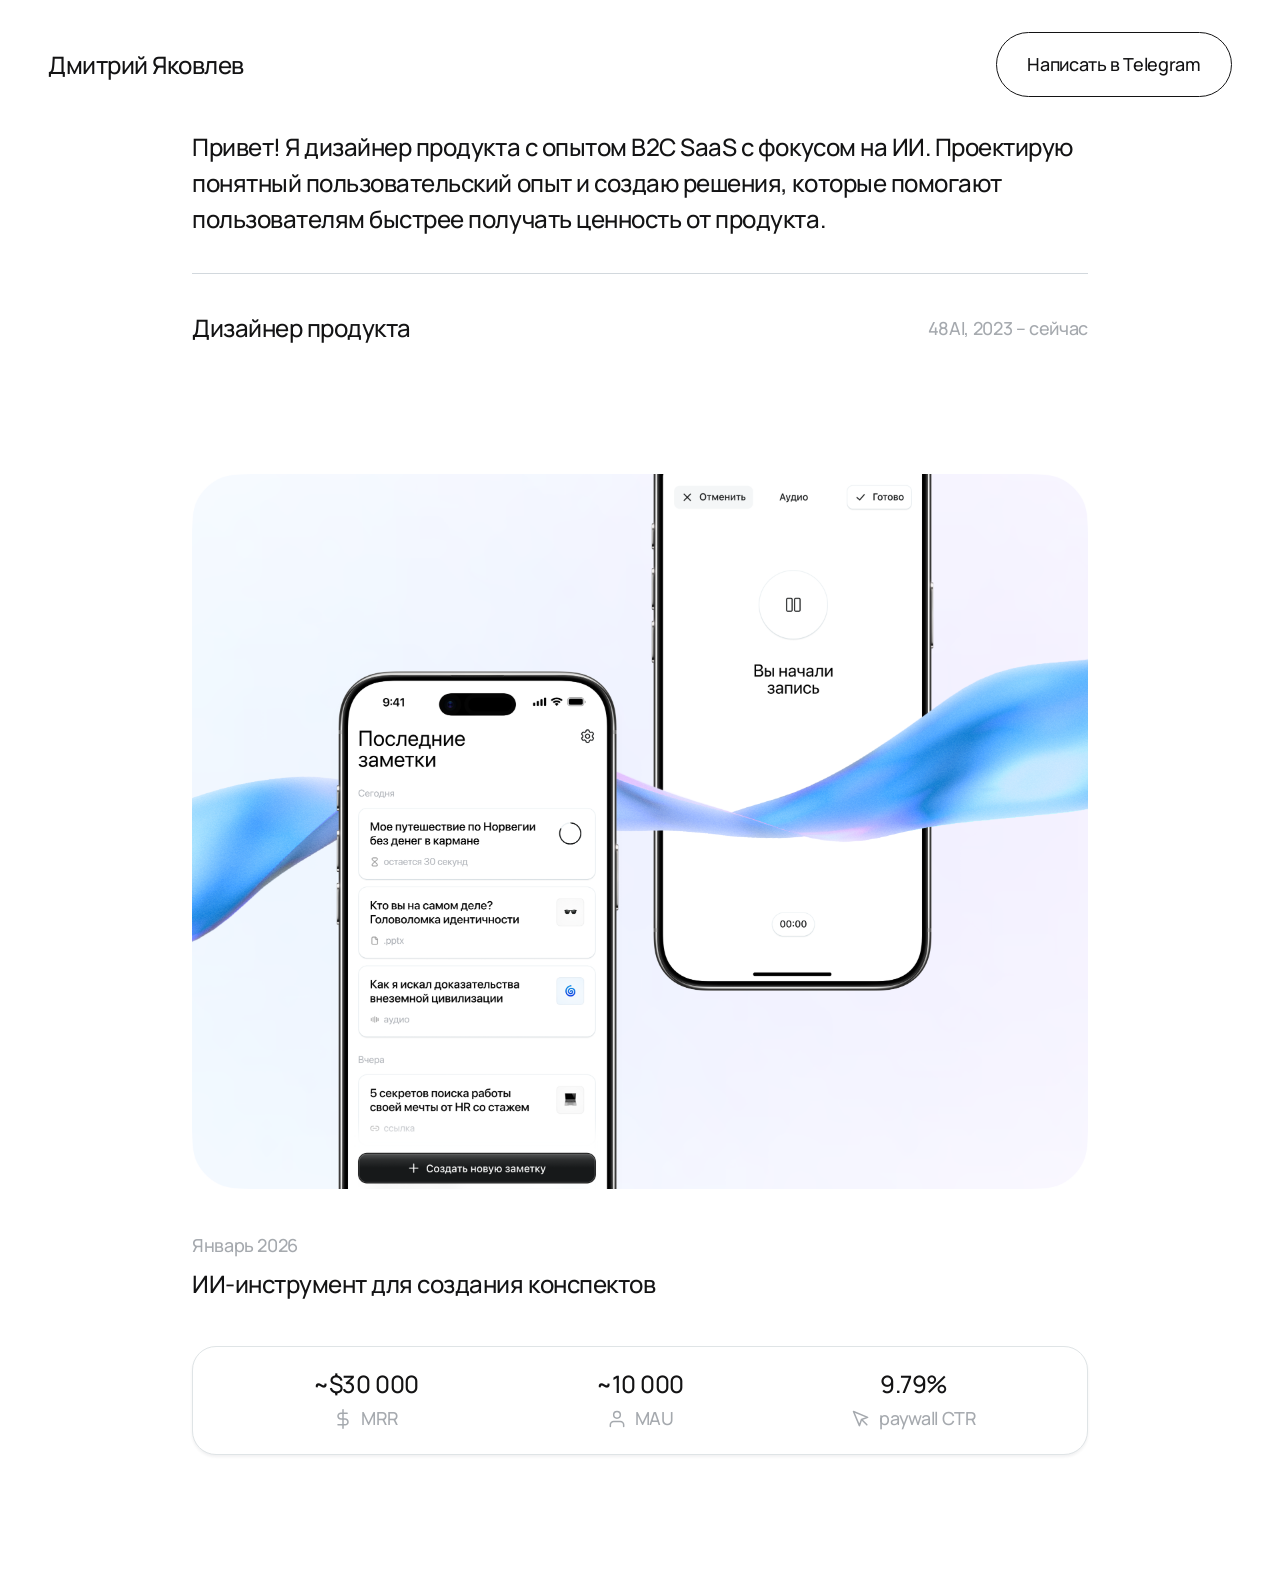
==== index.html @ bf18dc08 "Add zoom indicators to case images" ====
<!doctype html>
<html lang="ru">
  <head>
    <meta charset="UTF-8">
    <meta name="viewport" content="width=device-width, initial-scale=1">
    <meta name="description" content="Портфолио дизайнера продукта Дмитрия Яковлева">
    <title>Дмитрий Яковлев — дизайнер продукта</title>
    <link rel="preconnect" href="https://fonts.googleapis.com">
    <link rel="preconnect" href="https://fonts.gstatic.com" crossorigin>
    <link href="https://fonts.googleapis.com/css2?family=Manrope:wght@500&display=swap" rel="stylesheet">
    <link rel="stylesheet" href="styles.css?v=20260907-zoom-icon">
  </head>
  <body class="home-page">
    <header class="site-header">
      <a class="site-logo" href="index.html" aria-label="На главную">Дмитрий Яковлев</a>
      <a class="telegram-link" href="https://t.me/dmitriy_yakovlevv" target="_blank" rel="noreferrer" aria-label="Написать в Telegram">
        <span class="telegram-link__desktop">Написать в Telegram</span>
        <span class="telegram-link__mobile">Telegram</span>
        <img class="telegram-link__icon" src="assets/icon-external-link.svg" alt="" width="20" height="20">
      </a>
    </header>

    <main class="home-main">
      <section class="about" aria-labelledby="about-title">
        <h1 id="about-title">Привет! Я дизайнер продукта с опытом B2C SaaS с фокусом на ИИ. Проектирую понятный пользовательский опыт и создаю решения, которые помогают пользователям быстрее получать ценность от продукта.</h1>
        <div class="about-divider" aria-hidden="true"></div>
        <div class="role-meta">
          <p>Дизайнер продукта</p>
          <p>48AI, 2023 – сейчас</p>
        </div>
      </section>

      <a class="featured-project" href="case.html" aria-label="Открыть кейс NoteOn">
        <article class="project-card">
          <img src="assets/image_01.png" alt="Интерфейсы мобильного приложения NoteOn" width="2688" height="2145">
          <div class="project-copy">
            <p class="eyebrow">Январь 2026</p>
            <h2>ИИ-инструмент для создания конспектов</h2>
          </div>
        </article>

        <div class="metrics" aria-label="Метрики проекта">
          <div class="metric-card"><strong>~$30&nbsp;000</strong><span><img src="assets/icon-metric-revenue.svg" alt="" width="20" height="20">MRR</span></div>
          <div class="metric-card"><strong>~10&nbsp;000</strong><span><img src="assets/icon-metric-users.svg" alt="" width="20" height="20">MAU</span></div>
          <div class="metric-card"><strong>9.79%</strong><span><img src="assets/icon-metric-pointer.svg" alt="" width="20" height="20">paywall CTR</span></div>
        </div>
      </a>
    </main>

    <script src="script.js?v=20260907-zoom-icon"></script>
  </body>
</html>
---- styles.css ----
:root {
  --ink: #131314;
  --muted: #a5a9ae;
  --line: #dfe4e6;
  --content-width: 896px;
  --page-gutter: 48px;
  --body-size: 24px;
  --body-line: 36px;
  --small-size: 18px;
  --small-line: 25px;
  --card-radius: 24px;
  --card-shadow: 0 2px 3px rgb(23 25 26 / 6%);
}

*,
*::before,
*::after {
  box-sizing: border-box;
}

html {
  color: var(--ink);
  font-family: "Manrope", sans-serif;
  font-synthesis: none;
  font-weight: 500;
  scroll-behavior: smooth;
}

body {
  min-width: 320px;
  margin: 0;
  padding-top: 129px;
  background: #fff;
}

a {
  color: inherit;
  text-decoration: none;
}

h1,
h2,
p,
blockquote,
ol {
  margin: 0;
}

img {
  display: block;
  max-width: 100%;
}

.site-header {
  position: fixed;
  z-index: 100;
  top: 0;
  left: 0;
  width: 100%;
  height: 129px;
  padding: 32px var(--page-gutter);
  display: flex;
  align-items: center;
  justify-content: space-between;
  background: transparent;
}

.site-logo {
  width: 208px;
  font-size: 24px;
  line-height: 36px;
  letter-spacing: -0.48px;
  white-space: nowrap;
}

.telegram-link {
  width: 236px;
  min-height: 65px;
  padding: 19px 27px;
  border: 1px solid var(--ink);
  border-radius: 200px;
  display: inline-flex;
  align-items: center;
  justify-content: center;
  font-size: var(--small-size);
  line-height: var(--small-line);
  letter-spacing: -0.36px;
  white-space: nowrap;
  transition: color 180ms ease, background-color 180ms ease;
}

.telegram-link__mobile,
.telegram-link__icon {
  display: none;
}

.telegram-link:hover,
.telegram-link:focus-visible {
  color: #fff;
  background: var(--ink);
  outline: none;
}

.telegram-link:hover .telegram-link__icon,
.telegram-link:focus-visible .telegram-link__icon {
  filter: invert(1);
}

.home-main,
.case-main {
  width: min(var(--content-width), calc(100% - 2 * var(--page-gutter)));
  margin-inline: auto;
}

.home-main {
  padding-bottom: 128px;
  display: flex;
  flex-direction: column;
  gap: 128px;
}

.about {
  display: flex;
  flex-direction: column;
  gap: 36px;
}

.about h1,
.project-copy h2,
.content-section > p:not(.eyebrow),
.media-section > p:not(.eyebrow),
.outcome-section > p,
.insight-card,
.numbered-list {
  font-size: var(--body-size);
  line-height: var(--body-line);
  letter-spacing: -0.48px;
  font-weight: 500;
}

.about-divider {
  width: 100%;
  height: 1px;
  background: #d2d8dd;
}

.role-meta {
  min-height: 36px;
  display: flex;
  align-items: center;
  justify-content: space-between;
}

.role-meta p:first-child {
  font-size: var(--body-size);
  line-height: var(--body-line);
  letter-spacing: -0.48px;
}

.role-meta p:last-child,
.eyebrow {
  color: var(--muted);
  font-size: var(--small-size);
  line-height: var(--small-line);
  letter-spacing: -0.36px;
}

.featured-project,
.project-card {
  display: flex;
  flex-direction: column;
  gap: 44px;
}

.featured-project:focus-visible {
  border-radius: 2px;
  outline: 2px solid var(--ink);
  outline-offset: 8px;
}

.project-card img,
.case-image {
  width: 100%;
  height: auto;
  object-fit: cover;
}

.project-card img {
  aspect-ratio: 2688 / 2145;
  transition: transform 240ms ease, opacity 240ms ease;
}

.featured-project:hover .project-card img {
  transform: scale(0.995);
  opacity: 0.94;
}

.project-copy {
  display: flex;
  flex-direction: column;
  gap: 8px;
}

.metrics {
  width: 100%;
  display: grid;
  grid-template-columns: repeat(3, minmax(0, 220px));
  justify-content: space-between;
  gap: 16px;
  padding: 23px 63px;
  border: 1px solid var(--line);
  border-radius: 24px;
  background: #fff;
  box-shadow: var(--card-shadow);
}

.metric-card {
  display: flex;
  flex-direction: column;
  align-items: center;
  justify-content: center;
  gap: 8px;
  text-align: center;
}

.metric-card strong {
  font-size: 24px;
  line-height: 28px;
  letter-spacing: -0.48px;
  font-weight: 500;
  white-space: nowrap;
}

.metric-card span {
  display: flex;
  align-items: center;
  justify-content: center;
  gap: 8px;
  color: var(--muted);
  font-size: 18px;
  line-height: 25px;
  letter-spacing: -0.36px;
  white-space: nowrap;
}

.metric-card img {
  width: 20px;
  height: 20px;
  flex: 0 0 20px;
}

.case-main {
  padding-top: 10px;
  padding-bottom: 128px;
}

.case-article {
  display: flex;
  flex-direction: column;
  gap: 48px;
}

.case-title {
  font-size: 64px;
  line-height: 1.16;
  letter-spacing: -1.28px;
  font-weight: 500;
}

.case-image {
  aspect-ratio: 2688 / 2100;
}

.case-image.image-tall {
  aspect-ratio: 2688 / 2145;
}

.case-image-trigger {
  position: relative;
  display: block;
  width: 100%;
  padding: 0;
  border: 0;
  border-radius: var(--card-radius);
  background: transparent;
  cursor: zoom-in;
}

.case-image-zoom-icon {
  position: absolute;
  right: 40px;
  bottom: 40px;
  width: 24px;
  height: 24px;
  pointer-events: none;
}

.case-image-trigger:focus-visible {
  outline: 2px solid var(--ink);
  outline-offset: 6px;
}

html.lightbox-open {
  overflow: hidden;
}

.lightbox-open body {
  position: fixed;
  top: var(--lightbox-scroll-top);
  width: 100%;
}

.image-lightbox {
  position: fixed;
  z-index: 1000;
  inset: 0;
  width: 100%;
  height: 100%;
  height: 100dvh;
  max-width: none;
  max-height: none;
  margin: 0;
  padding: 40px 80px;
  border: 0;
  background: rgb(23 25 26 / 44%);
  -webkit-backdrop-filter: blur(32px);
  backdrop-filter: blur(32px);
  overflow: auto;
  overscroll-behavior: contain;
}

.image-lightbox:not([hidden]) {
  display: flex;
  align-items: center;
  justify-content: center;
}

.image-lightbox__image {
  width: auto;
  height: auto;
  max-width: 100%;
  max-height: 100%;
  object-fit: contain;
  filter: drop-shadow(0 32px 48px rgb(0 0 0 / 6%));
}

.image-lightbox__close {
  position: fixed;
  z-index: 1;
  top: 34px;
  right: 34px;
  display: grid;
  place-items: center;
  width: 44px;
  height: 44px;
  padding: 6px;
  border: 0;
  border-radius: 50%;
  background: transparent;
  cursor: pointer;
}

.image-lightbox__close img {
  width: 32px;
  height: 32px;
  opacity: 0.65;
  transition: opacity 180ms ease;
}

.image-lightbox__close:hover img,
.image-lightbox__close:focus-visible img {
  opacity: 1;
}

.image-lightbox__close:focus-visible {
  outline: 2px solid #fff;
  outline-offset: 2px;
}

@media (max-width: 639px) {
  .case-image-zoom-icon {
    right: 16px;
    bottom: 16px;
  }

  .image-lightbox {
    padding: max(80px, env(safe-area-inset-top)) 16px max(24px, env(safe-area-inset-bottom));
  }

  .image-lightbox__close {
    top: max(16px, env(safe-area-inset-top));
    right: 16px;
  }
}

@media (min-width: 1024px) {
  .overview-section { min-height: 324px; }
  .role-section { min-height: 529px; }
  .context-section { min-height: 659px; }
  .research-intro { min-height: 742px; }
  .cjm-intro { min-height: 229px; }
  .problem-section { min-height: 927px; }
  .user-flow-create { min-height: 908px; }
  .user-flow-read { min-height: 2422px; }
  .design-onboarding { min-height: 1911px; }
  .design-home { min-height: 1060px; }
  .design-note { min-height: 1977px; }
  .paywall-section { min-height: 1162px; }
  .version-mvp { height: 373px; flex: none; }
  .version-meetings { height: 613px; flex: none; }
  .version-sharing { height: 373px; flex: none; }
  .version-folders { height: 601px; flex: none; }
  .outcome-section { height: 580px; flex: none; }

  .research-jtbd { height: 457px; flex: none; }
  .research-jtbd .insight-card { height: 156px; }
  .competitor-conclusion { height: 192px; flex: none; }
  .version-mvp .insight-card,
  .version-meetings .insight-card { height: 192px; flex: none; }
  .version-sharing .insight-card { height: 120px; flex: none; }
  .version-folders .insight-card { height: 156px; flex: none; }
  .role-section > p:last-child { min-height: 216px; }
  .problem-section .numbered-list li:nth-child(2) { min-height: 144px; }
  .design-home > p:last-child { min-height: 108px; }
  .version-meetings > p:nth-of-type(3) { min-height: 180px; }
  .outcome-section > p:nth-of-type(2) { min-height: 180px; }
}

.content-section,
.media-section {
  display: flex;
  flex-direction: column;
  align-items: flex-start;
  gap: 24px;
}

.media-section > p:not(.eyebrow) {
  margin-top: 0;
}

.media-section > img + p:not(.eyebrow),
.media-section > p:not(.eyebrow) + img {
  margin-top: 12px;
}

.research-details {
  display: flex;
  flex-direction: column;
  gap: 48px;
}

.chapter-title {
  min-height: 88px;
  padding-top: 32px;
  font-size: 48px;
  line-height: 1.16;
  letter-spacing: -0.96px;
  font-weight: 500;
}

.insight-card {
  width: 100%;
  padding: 24px;
  border: 0;
  border-radius: var(--card-radius);
  background: #fff;
  box-shadow: inset 0 0 0 1px var(--line), var(--card-shadow);
}

.numbered-list {
  width: 100%;
  padding: 0;
  list-style: none;
  counter-reset: item;
}

.numbered-list li {
  min-height: 72px;
  padding: 0 0 0 40px;
  position: relative;
  counter-increment: item;
}

.numbered-list li + li {
  margin-top: 41px;
}

.numbered-list li:not(:last-child)::after {
  content: "";
  position: absolute;
  right: 0;
  bottom: -21px;
  left: 40px;
  height: 1px;
  border-radius: 1px;
  background: var(--line);
}

.numbered-list li::before {
  content: counter(item) ".";
  position: absolute;
  top: inherit;
  left: 0;
  width: 24px;
  color: var(--muted);
  text-align: center;
}

.context-section > .numbered-list,
.research-intro > .numbered-list {
  margin-top: 12px;
}

.research-intro .numbered-list li:first-child {
  min-height: auto;
}

.paywall-section .numbered-list li {
  min-height: 0;
}

.compact-list li {
  min-height: 36px;
}

.table-scroll {
  width: 100%;
  max-width: 100%;
  overflow-x: auto;
  overflow-y: hidden;
  border-radius: 24px;
  background: #fff;
  box-shadow: 0 0 0 1px #dfe4e6, var(--card-shadow);
  overscroll-behavior-inline: contain;
  scrollbar-color: var(--muted) transparent;
  scrollbar-width: thin;
  -webkit-overflow-scrolling: touch;
}

.table-scroll:focus-visible {
  border-radius: 24px;
  outline: 2px solid var(--ink);
  outline-offset: 4px;
}

.table-scroll::-webkit-scrollbar {
  height: 6px;
}

.table-scroll::-webkit-scrollbar-thumb {
  border-radius: 99px;
  background: var(--muted);
}

.expandable-table {
  position: relative;
  width: 100%;
}

.expandable-table__viewport {
  width: 100%;
  overflow: hidden;
  border-radius: 24px;
  background: #fff;
  box-shadow: 0 0 0 1px var(--line), var(--card-shadow);
}

.js .expandable-table__viewport {
  max-height: 740px;
}

.expandable-table__control {
  display: none;
}

.js .expandable-table__control {
  position: absolute;
  z-index: 2;
  right: 0;
  bottom: 0;
  left: 0;
  height: 224px;
  padding-bottom: 24px;
  border-radius: 0 0 24px 24px;
  display: flex;
  align-items: flex-end;
  justify-content: center;
  pointer-events: none;
}

.table-blur-layer,
.expandable-table__control::after {
  position: absolute;
  inset: 0;
  border-radius: inherit;
  pointer-events: none;
}

.table-blur-layer {
  -webkit-backdrop-filter: blur(var(--blur-radius));
  backdrop-filter: blur(var(--blur-radius));
  -webkit-mask-image: linear-gradient(to bottom, transparent var(--blur-start), #000 var(--blur-solid), #000 var(--blur-end), transparent var(--blur-out));
  mask-image: linear-gradient(to bottom, transparent var(--blur-start), #000 var(--blur-solid), #000 var(--blur-end), transparent var(--blur-out));
}

.table-blur-layer:nth-child(6) {
  -webkit-mask-image: linear-gradient(to bottom, transparent var(--blur-start), #000 var(--blur-solid));
  mask-image: linear-gradient(to bottom, transparent var(--blur-start), #000 var(--blur-solid));
}

.expandable-table__control::after {
  content: "";
  background: linear-gradient(to bottom, rgb(255 255 255 / 0%), #fff 100%);
}

.expandable-table.is-expanded .table-blur-layer,
.expandable-table.is-expanded .expandable-table__control::after {
  display: none;
}

.table-scroll--embedded {
  border-radius: 0;
  box-shadow: none;
}

.table-scroll--embedded:focus-visible {
  border-radius: 22px;
  outline-offset: -3px;
}

.table-toggle {
  position: relative;
  z-index: 1;
  min-width: 223px;
  min-height: 53px;
  padding: 14px 24px;
  border: 0;
  border-radius: 200px;
  display: inline-flex;
  gap: 8px;
  align-items: center;
  justify-content: center;
  color: #fff;
  background: var(--ink);
  font: inherit;
  font-size: 18px;
  font-weight: 500;
  line-height: 25px;
  letter-spacing: -0.36px;
  white-space: nowrap;
  cursor: pointer;
  pointer-events: auto;
  transition: color 180ms ease, background-color 180ms ease;
}

.table-toggle:hover {
  color: var(--ink);
  background: #fff;
  box-shadow: inset 0 0 0 1px var(--ink);
}

.table-toggle:focus-visible {
  outline: 2px solid var(--ink);
  outline-offset: 4px;
}

.table-toggle__icon {
  position: relative;
  width: 16px;
  height: 16px;
  flex: none;
}

.table-toggle__icon::before,
.table-toggle__icon::after {
  content: "";
  position: absolute;
  top: 7px;
  left: 3px;
  width: 10px;
  height: 1.5px;
  border-radius: 2px;
  background: currentColor;
}

.table-toggle__icon::after {
  transform: rotate(90deg);
}

.expandable-table.is-expanded .expandable-table__viewport {
  max-height: none;
}

.js .expandable-table.is-expanded .expandable-table__control {
  position: static;
  height: auto;
  margin-top: 24px;
  padding-bottom: 0;
  border-radius: 0;
  background: none;
  -webkit-backdrop-filter: none;
  backdrop-filter: none;
}

.expandable-table.is-expanded .table-toggle__icon::after {
  transform: none;
}

.data-table {
  width: 896px;
  min-width: 896px;
  border-spacing: 0;
  border-collapse: separate;
  border-radius: 24px;
  table-layout: fixed;
  background: #fff;
}

.data-table thead th:first-child { border-top-left-radius: 24px; }
.data-table thead th:last-child { border-top-right-radius: 24px; }
.data-table tbody tr:last-child td:first-child { border-bottom-left-radius: 24px; }
.data-table tbody tr:last-child td:last-child { border-bottom-right-radius: 24px; }

.data-table th,
.data-table td {
  padding: 10px;
  border-right: 1px solid var(--line);
  border-bottom: 1px solid var(--line);
  vertical-align: top;
  text-align: left;
  overflow-wrap: anywhere;
  font-weight: 500;
}

.data-table tr > :last-child { border-right: 0; }
.data-table tbody tr:last-child td { border-bottom: 0; }

.data-table thead th {
  height: 47px;
  color: var(--muted);
  font-size: 18px;
  line-height: 25px;
  letter-spacing: -0.36px;
}

.data-table tbody th,
.data-table td {
  font-size: 20px;
  line-height: 30px;
  letter-spacing: -0.4px;
}

.audience-table col:nth-child(1) { width: 168px; }
.audience-table col:nth-child(2) { width: 239px; }
.audience-table col:nth-child(3) { width: 244px; }
.audience-table col:nth-child(4) { width: 245px; }

.audience-table__last-group {
  border-bottom: 0 !important;
  border-bottom-left-radius: 24px;
}

.competitor-table th:nth-child(1),
.competitor-table td:nth-child(1) { width: 276px; }
.competitor-table th:nth-child(2),
.competitor-table td:nth-child(2) { width: 260px; }
.competitor-table th:nth-child(3),
.competitor-table td:nth-child(3) { width: 360px; }

@media (min-width: 1024px) {
  .competitor-analysis { height: 1094px; flex: none; }
  .competitor-findings { height: 576px; flex: none; }
  .competitor-findings > p:last-child { min-height: 216px; }

  .design-home > .eyebrow + :is(.case-image, .case-image-trigger) { margin-top: -1px; }
}

.cjm-table th,
.cjm-table td {
  width: 179.2px;
}

.outcome-section {
  display: flex;
  flex-direction: column;
  gap: 24px;
}

.outcome-section .chapter-title {
  width: 100%;
  margin-bottom: 24px;
}

@media (max-width: 1023px) {
  :root {
    --page-gutter: 32px;
  }

  .site-header {
    height: 112px;
    padding-block: 24px;
  }

  .home-main {
    padding-top: 16px;
    gap: 96px;
  }

  .case-main {
    padding-top: 16px;
  }
}

@media (max-width: 639px) {
  :root {
    --page-gutter: 20px;
    --body-size: 20px;
    --body-line: 30px;
    --small-size: 14px;
    --small-line: 20px;
    --card-radius: 18px;
  }

  body {
    padding-top: 88px;
  }

  .site-header {
    height: 88px;
    padding-block: 20px;
    isolation: isolate;
    background: transparent;
  }

  .site-header::before,
  .site-header::after {
    content: "";
    position: absolute;
    z-index: 0;
    top: 0;
    right: 0;
    left: 0;
    height: 103px;
    pointer-events: none;
  }

  .site-header::before {
    -webkit-backdrop-filter: blur(32px);
    backdrop-filter: blur(32px);
    -webkit-mask-image: linear-gradient(
      to bottom,
      #000 0%,
      rgb(0 0 0 / 82%) 36%,
      rgb(0 0 0 / 36%) 72%,
      transparent 100%
    );
    mask-image: linear-gradient(
      to bottom,
      #000 0%,
      rgb(0 0 0 / 82%) 36%,
      rgb(0 0 0 / 36%) 72%,
      transparent 100%
    );
  }

  .site-header::after {
    background: linear-gradient(
      to bottom,
      rgb(255 255 255 / 82%) 0%,
      rgb(255 255 255 / 56%) 42%,
      rgb(255 255 255 / 20%) 74%,
      transparent 100%
    );
  }

  .site-header > * {
    position: relative;
    z-index: 1;
  }

  .site-logo {
    width: auto;
    flex: none;
    font-size: 18px;
    line-height: 28px;
    letter-spacing: -0.36px;
  }

  .telegram-link {
    width: 166px;
    height: 65px;
    min-height: 65px;
    padding: 20px 28px;
    gap: 10px;
    flex: none;
    font-size: 18px;
    line-height: normal;
    letter-spacing: -0.36px;
  }

  .telegram-link__desktop {
    display: none;
  }

  .telegram-link__mobile {
    display: inline;
  }

  .telegram-link__icon {
    width: 20px;
    height: 20px;
    display: block;
    flex: none;
  }

  .home-main {
    padding-top: 20px;
    padding-bottom: 72px;
    gap: 72px;
  }

  .about {
    gap: 24px;
  }

  .about h1,
  .project-copy h2,
  .content-section > p:not(.eyebrow),
  .media-section > p:not(.eyebrow),
  .outcome-section > p,
  .insight-card,
  .numbered-list {
    letter-spacing: -0.4px;
  }

  .role-meta {
    gap: 20px;
  }

  .role-meta p:first-child {
    font-size: 18px;
    line-height: 28px;
    letter-spacing: -0.36px;
  }

  .role-meta p:last-child {
    text-align: right;
  }

  .featured-project,
  .project-card {
    gap: 24px;
  }

  .project-copy {
    gap: 6px;
  }

  .metrics {
    grid-template-columns: 1fr;
    gap: 24px;
    padding: 23px;
  }

  .metric-card strong {
    font-size: 20px;
    line-height: 26px;
  }

  .metric-card span {
    font-size: 14px;
    line-height: 22px;
  }

  .case-main {
    padding-top: 20px;
    padding-bottom: 72px;
  }

  .case-article,
  .research-details {
    gap: 40px;
  }

  .case-title {
    font-size: clamp(36px, 10.7vw, 44px);
    line-height: 1.12;
    letter-spacing: -0.88px;
  }

  .content-section,
  .media-section {
    gap: 18px;
  }

  .media-section > p:not(.eyebrow) {
    margin-top: 6px;
  }

  .chapter-title {
    min-height: auto;
    padding-top: 16px;
    font-size: 34px;
    line-height: 1.16;
    letter-spacing: -0.68px;
  }

  .insight-card {
    padding: 18px;
  }

  .numbered-list li {
    min-height: auto;
    padding-left: 32px;
  }

  .numbered-list li + li {
    margin-top: 33px;
  }

  .numbered-list li:not(:last-child)::after {
    bottom: -17px;
    left: 32px;
  }

  .data-table th,
  .data-table td {
    padding: 10px;
  }

  .outcome-section .chapter-title {
    margin-bottom: 6px;
  }

  .paywall-section .case-image { margin-top: 0; }
}

@media (prefers-reduced-motion: reduce) {
  html { scroll-behavior: auto; }
  .telegram-link,
  .project-card img { transition: none; }
}
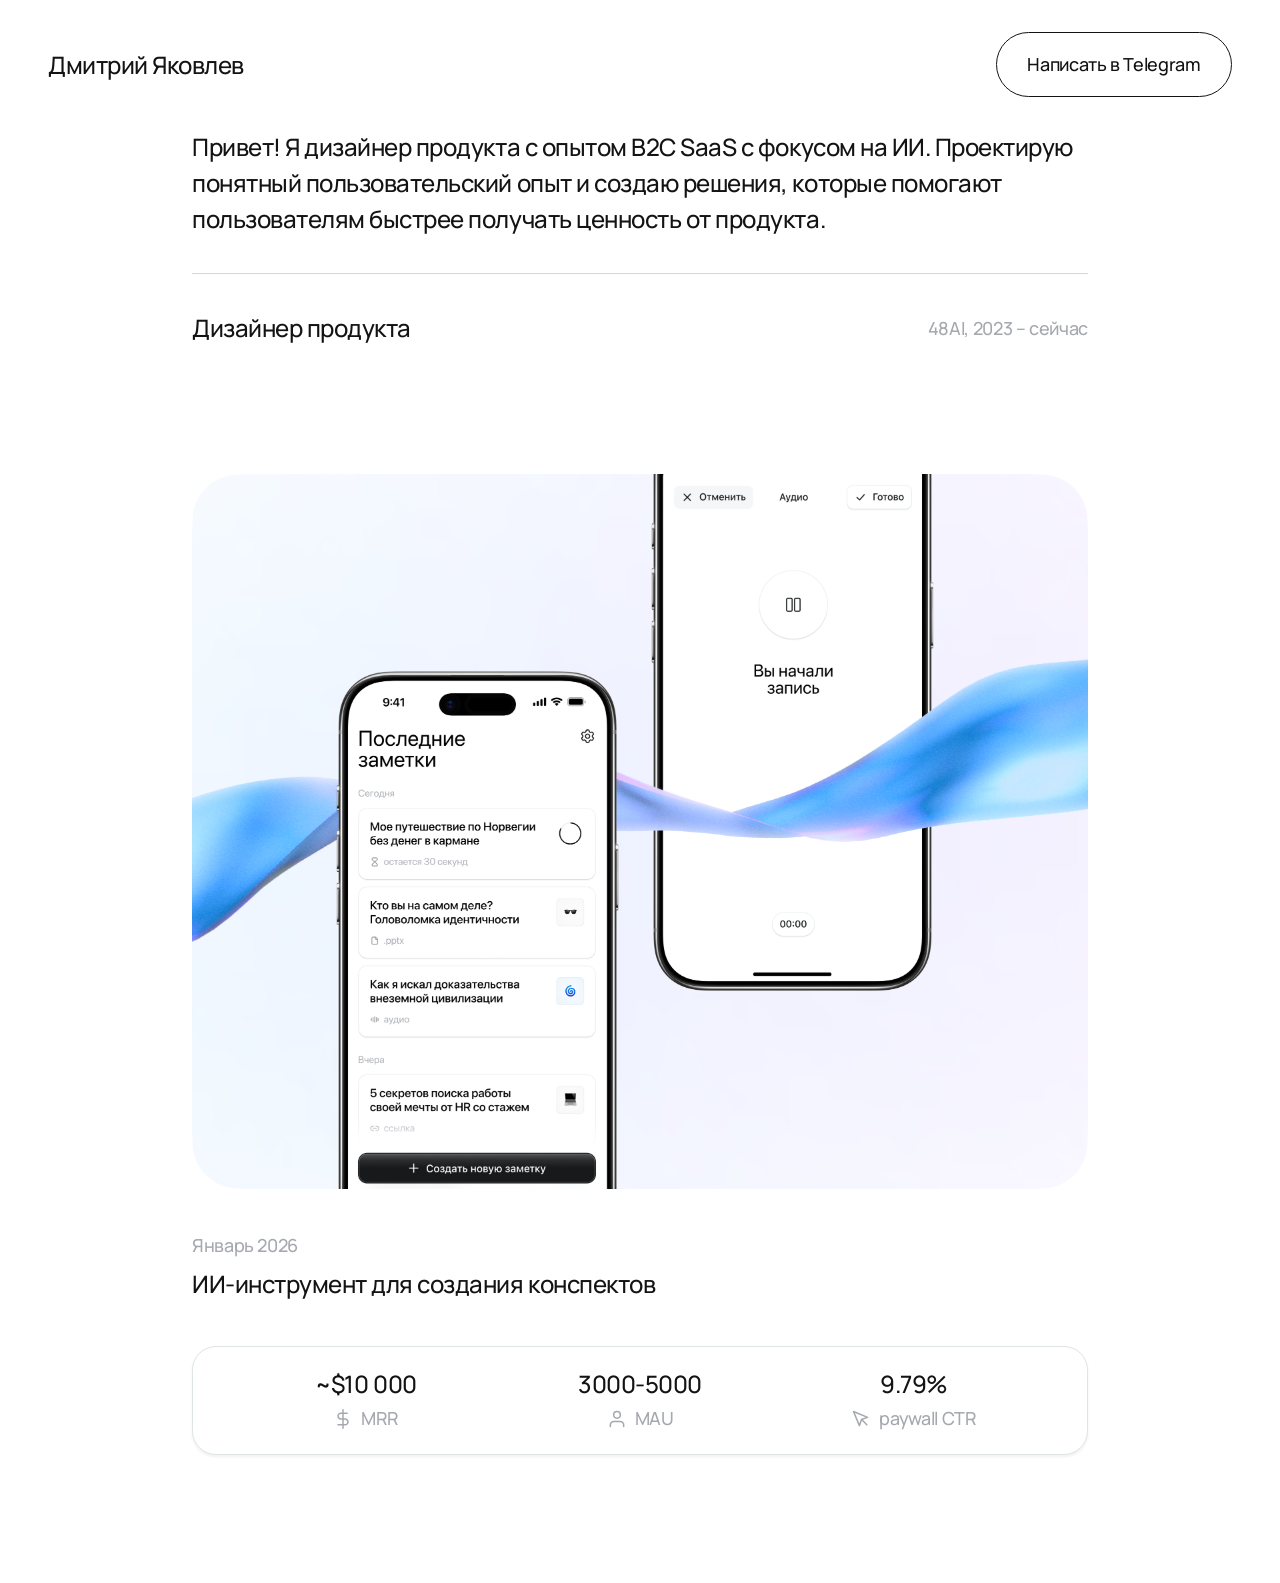
==== commit 80fe6f17: "Sync homepage metrics with updated Figma block" ====
--- a/index.html
+++ b/index.html
@@ -40,8 +40,8 @@
         </article>
 
         <div class="metrics" aria-label="Метрики проекта">
-          <div class="metric-card"><strong>~$30&nbsp;000</strong><span><img src="assets/icon-metric-revenue.svg" alt="" width="20" height="20">MRR</span></div>
-          <div class="metric-card"><strong>~10&nbsp;000</strong><span><img src="assets/icon-metric-users.svg" alt="" width="20" height="20">MAU</span></div>
+          <div class="metric-card"><strong>~$10&nbsp;000</strong><span><img src="assets/icon-metric-revenue.svg" alt="" width="20" height="20">MRR</span></div>
+          <div class="metric-card"><strong>3000-5000</strong><span><img src="assets/icon-metric-users.svg" alt="" width="20" height="20">MAU</span></div>
           <div class="metric-card"><strong>9.79%</strong><span><img src="assets/icon-metric-pointer.svg" alt="" width="20" height="20">paywall CTR</span></div>
         </div>
       </a>
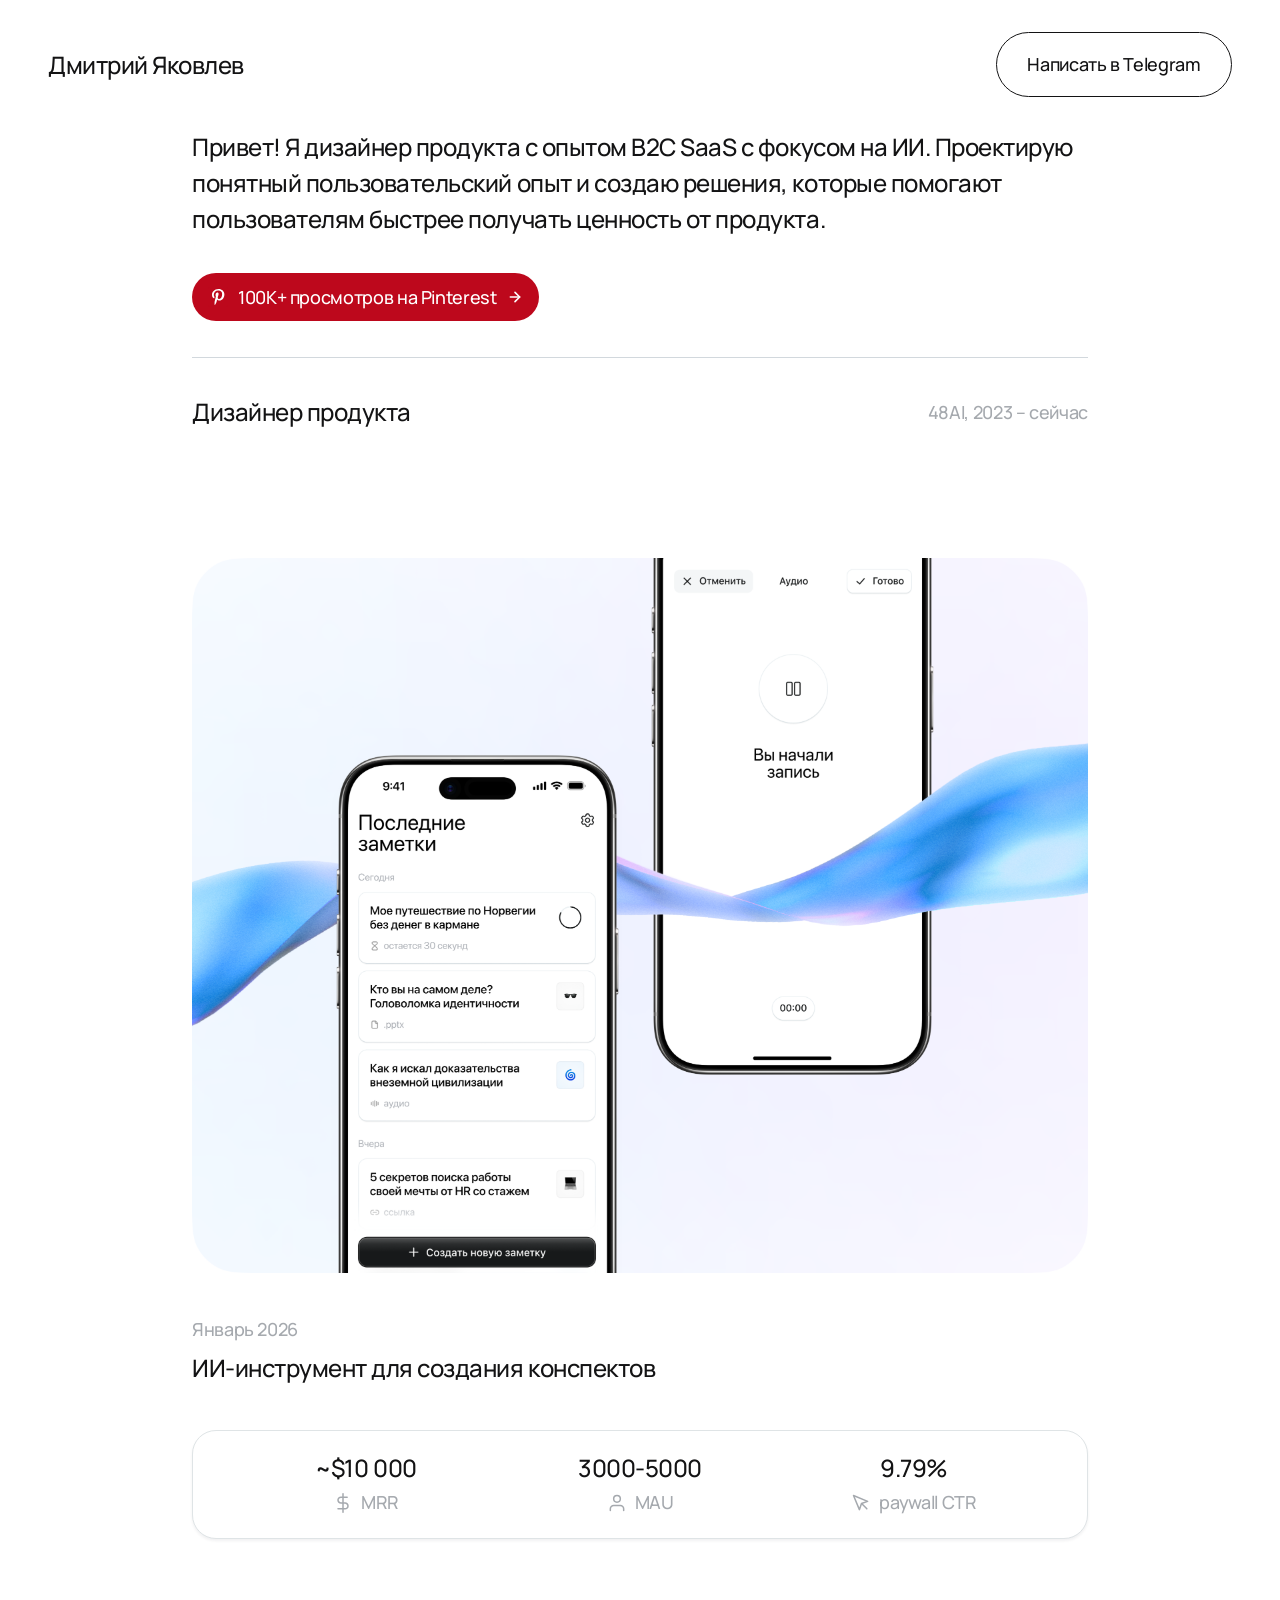
==== commit 09f559b7: "Add Pinterest profile button below home introduction" ====
--- a/index.html
+++ b/index.html
@@ -8,7 +8,7 @@
     <link rel="preconnect" href="https://fonts.googleapis.com">
     <link rel="preconnect" href="https://fonts.gstatic.com" crossorigin>
     <link href="https://fonts.googleapis.com/css2?family=Manrope:wght@500&display=swap" rel="stylesheet">
-    <link rel="stylesheet" href="styles.css?v=20260907-zoom-icon">
+    <link rel="stylesheet" href="styles.css?v=20261027-pinterest">
   </head>
   <body class="home-page">
     <header class="site-header">
@@ -23,6 +23,11 @@
     <main class="home-main">
       <section class="about" aria-labelledby="about-title">
         <h1 id="about-title">Привет! Я дизайнер продукта с опытом B2C SaaS с фокусом на ИИ. Проектирую понятный пользовательский опыт и создаю решения, которые помогают пользователям быстрее получать ценность от продукта.</h1>
+        <a class="pinterest-link" href="https://ru.pinterest.com/xxxle6/" target="_blank" rel="noreferrer">
+          <img src="assets/icon-pinterest.svg" alt="" width="20" height="20">
+          <span>100К+ просмотров на Pinterest</span>
+          <img src="assets/icon-pinterest-arrow.svg" alt="" width="16" height="16">
+        </a>
         <div class="about-divider" aria-hidden="true"></div>
         <div class="role-meta">
           <p>Дизайнер продукта</p>
@@ -47,6 +52,6 @@
       </a>
     </main>
 
-    <script src="script.js?v=20260907-zoom-icon"></script>
+    <script src="script.js?v=20260921-case-nav-3"></script>
   </body>
 </html>
--- a/styles.css
+++ b/styles.css
@@ -144,6 +144,35 @@
   background: #d2d8dd;
 }
 
+.pinterest-link {
+  align-self: flex-start;
+  max-width: 100%;
+  padding: 12px 16px;
+  border-radius: 200px;
+  display: inline-flex;
+  align-items: center;
+  gap: 10px;
+  color: #fff;
+  background: #bd081c;
+  font-size: var(--small-size);
+  line-height: normal;
+  letter-spacing: -0.36px;
+  transition: background-color 180ms ease;
+}
+
+.pinterest-link img {
+  flex-shrink: 0;
+}
+
+.pinterest-link:hover {
+  background: #a00718;
+}
+
+.pinterest-link:focus-visible {
+  outline: 2px solid var(--ink);
+  outline-offset: 4px;
+}
+
 .role-meta {
   min-height: 36px;
   display: flex;
@@ -251,13 +280,118 @@
 
 .case-main {
   padding-top: 10px;
-  padding-bottom: 128px;
+  padding-bottom: 0;
 }
 
 .case-article {
   display: flex;
   flex-direction: column;
   gap: 48px;
+}
+
+.case-title,
+.chapter-title {
+  scroll-margin-top: 161px;
+}
+
+.case-nav {
+  position: fixed;
+  z-index: 90;
+  top: 50%;
+  left: 48px;
+  width: 24px;
+  height: 158px;
+  transform: translateY(-50%);
+}
+
+.case-nav__trigger {
+  width: 24px;
+  height: 158px;
+  padding: 0;
+  border: 0;
+  display: flex;
+  flex-direction: column;
+  gap: 24px;
+  background: transparent;
+  cursor: pointer;
+  transition: opacity 120ms ease, visibility 120ms ease;
+}
+
+.case-nav__trigger:focus-visible {
+  outline: 2px solid var(--ink);
+  outline-offset: 8px;
+  border-radius: 2px;
+}
+
+.case-nav__bar {
+  width: 24px;
+  height: 2px;
+  flex: 0 0 2px;
+  border-radius: 32px;
+  background: var(--line);
+  transition: background-color 160ms ease;
+}
+
+.case-nav__bar.is-active {
+  background: var(--ink);
+}
+
+.case-nav__panel {
+  position: absolute;
+  top: 50%;
+  left: 0;
+  width: 319px;
+  padding: 22px;
+  border: 1px solid var(--line);
+  border-radius: 24px;
+  display: flex;
+  flex-direction: column;
+  gap: 16px;
+  background: #fff;
+  box-shadow: var(--card-shadow);
+  opacity: 0;
+  visibility: hidden;
+  transform: translateY(-50%) translateX(-6px);
+  transition: opacity 160ms ease, transform 160ms ease, visibility 160ms ease;
+}
+
+.case-nav__link {
+  min-width: 100%;
+  color: var(--muted);
+  font-size: var(--small-size);
+  line-height: var(--small-line);
+  letter-spacing: -0.36px;
+  white-space: nowrap;
+  transition: color 160ms ease;
+}
+
+.case-nav__link:hover,
+.case-nav__link:focus-visible,
+.case-nav__link.is-active {
+  color: var(--ink);
+}
+
+.case-nav__link:focus-visible {
+  outline: 2px solid var(--ink);
+  outline-offset: 4px;
+  border-radius: 2px;
+}
+
+.case-nav:hover .case-nav__trigger {
+  opacity: 0;
+  visibility: hidden;
+}
+
+.case-nav.is-open .case-nav__trigger {
+  opacity: 0;
+  pointer-events: none;
+}
+
+.case-nav:hover .case-nav__panel,
+.case-nav.is-open .case-nav__panel {
+  opacity: 1;
+  visibility: visible;
+  transform: translateY(-50%) translateX(0);
 }
 
 .case-title {
@@ -410,7 +544,7 @@
   .version-meetings { height: 613px; flex: none; }
   .version-sharing { height: 373px; flex: none; }
   .version-folders { height: 601px; flex: none; }
-  .outcome-section { height: 580px; flex: none; }
+  .outcome-section { flex: none; }
 
   .research-jtbd { height: 457px; flex: none; }
   .research-jtbd .insight-card { height: 156px; }
@@ -791,6 +925,44 @@
   margin-bottom: 24px;
 }
 
+.go-up {
+  margin-top: 10px;
+  padding-block: 80px 128px;
+  display: flex;
+  justify-content: center;
+}
+
+.go-up__button {
+  width: 65px;
+  height: 65px;
+  padding: 20px;
+  border: 1px solid var(--ink);
+  border-radius: 200px;
+  display: grid;
+  place-items: center;
+  background: #fff;
+  cursor: pointer;
+  transition: background-color 180ms ease;
+}
+
+.go-up__button img {
+  width: 24px;
+  height: 24px;
+  max-width: none;
+  transition: filter 180ms ease;
+}
+
+.go-up__button:hover,
+.go-up__button:focus-visible {
+  background: var(--ink);
+  outline: none;
+}
+
+.go-up__button:hover img,
+.go-up__button:focus-visible img {
+  filter: invert(1);
+}
+
 @media (max-width: 1023px) {
   :root {
     --page-gutter: 32px;
@@ -808,6 +980,10 @@
 
   .case-main {
     padding-top: 16px;
+  }
+
+  .case-nav {
+    display: none;
   }
 }
 
@@ -974,7 +1150,7 @@
 
   .case-main {
     padding-top: 20px;
-    padding-bottom: 72px;
+    padding-bottom: 0;
   }
 
   .case-article,
@@ -1038,5 +1214,11 @@
 @media (prefers-reduced-motion: reduce) {
   html { scroll-behavior: auto; }
   .telegram-link,
-  .project-card img { transition: none; }
-}
+  .project-card img,
+  .go-up__button,
+  .go-up__button img,
+  .case-nav__trigger,
+  .case-nav__bar,
+  .case-nav__panel,
+  .case-nav__link { transition: none; }
+}
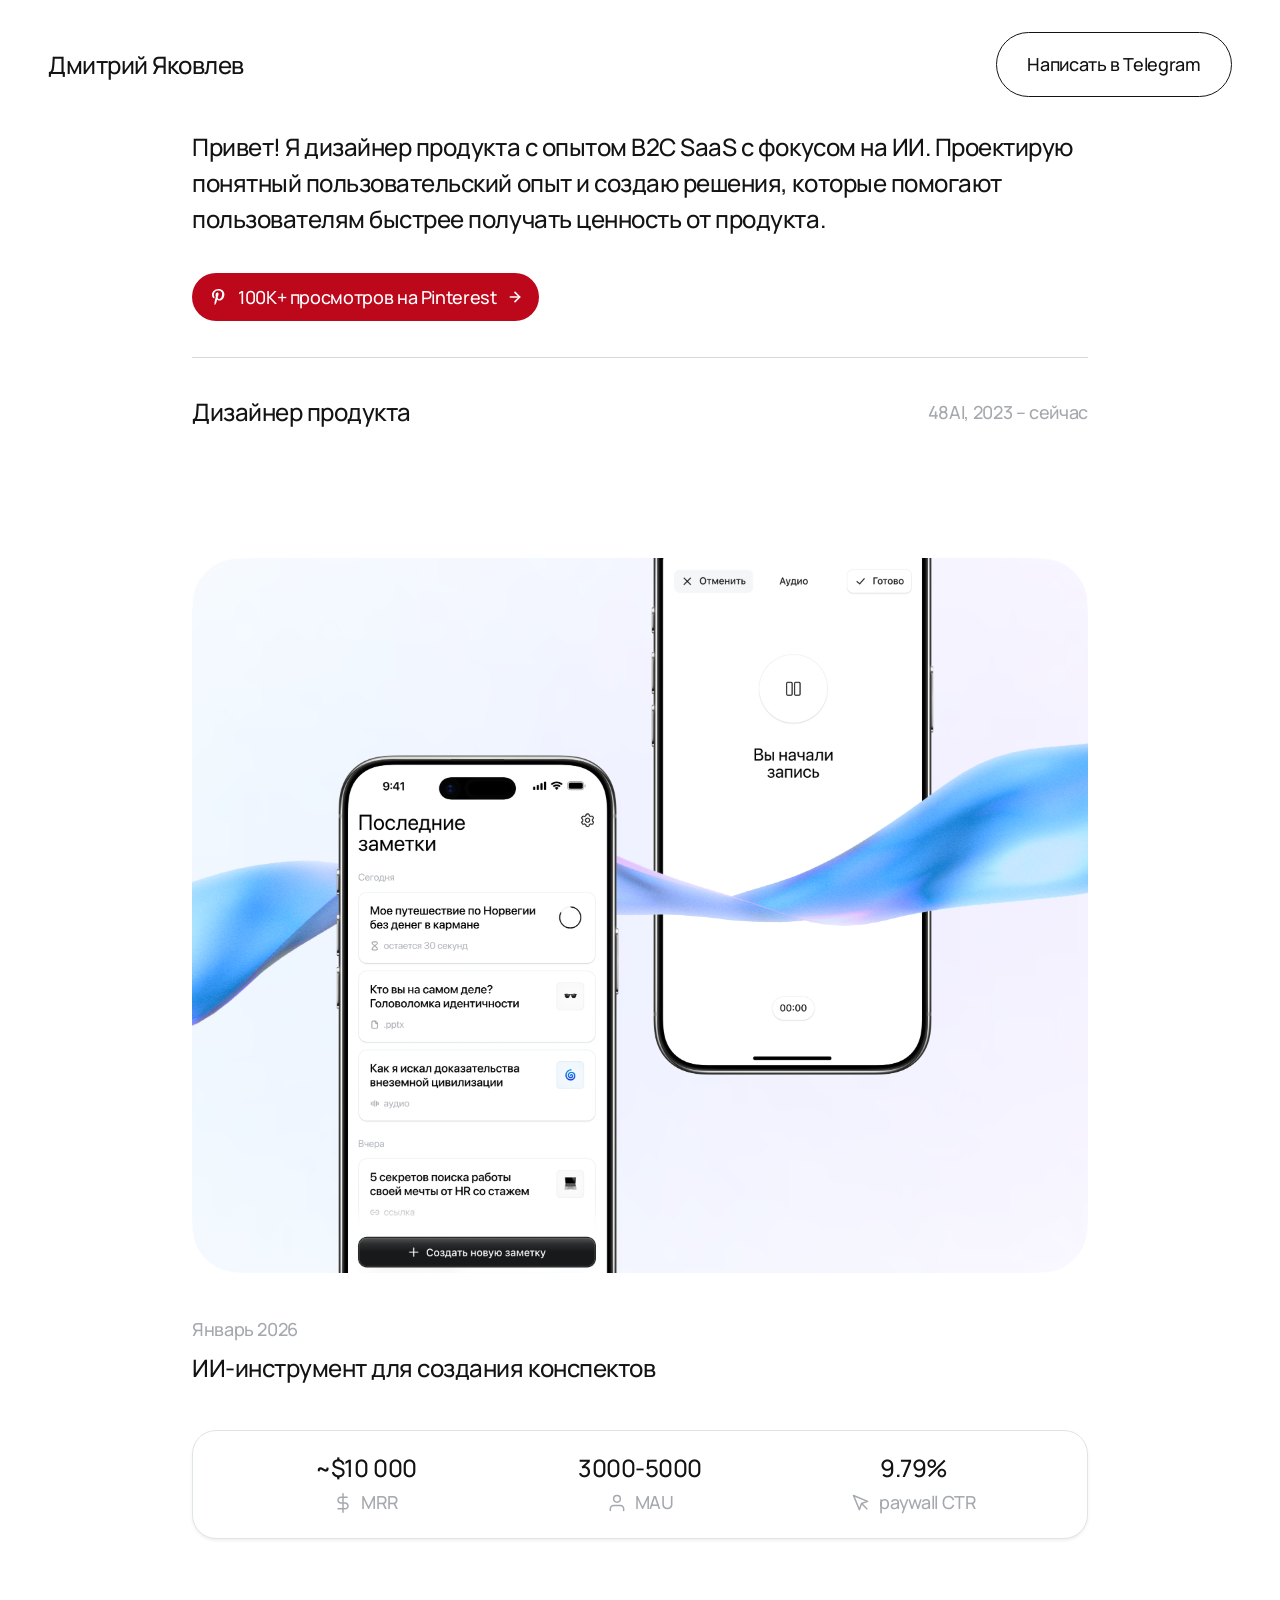
==== commit d4d2278e: "Remove opaque Pinterest icon background for hover state" ====
--- a/index.html
+++ b/index.html
@@ -24,7 +24,7 @@
       <section class="about" aria-labelledby="about-title">
         <h1 id="about-title">Привет! Я дизайнер продукта с опытом B2C SaaS с фокусом на ИИ. Проектирую понятный пользовательский опыт и создаю решения, которые помогают пользователям быстрее получать ценность от продукта.</h1>
         <a class="pinterest-link" href="https://ru.pinterest.com/xxxle6/" target="_blank" rel="noreferrer">
-          <img src="assets/icon-pinterest.svg" alt="" width="20" height="20">
+          <img src="assets/icon-pinterest.svg?v=20261027-transparent" alt="" width="20" height="20">
           <span>100К+ просмотров на Pinterest</span>
           <img src="assets/icon-pinterest-arrow.svg" alt="" width="16" height="16">
         </a>
